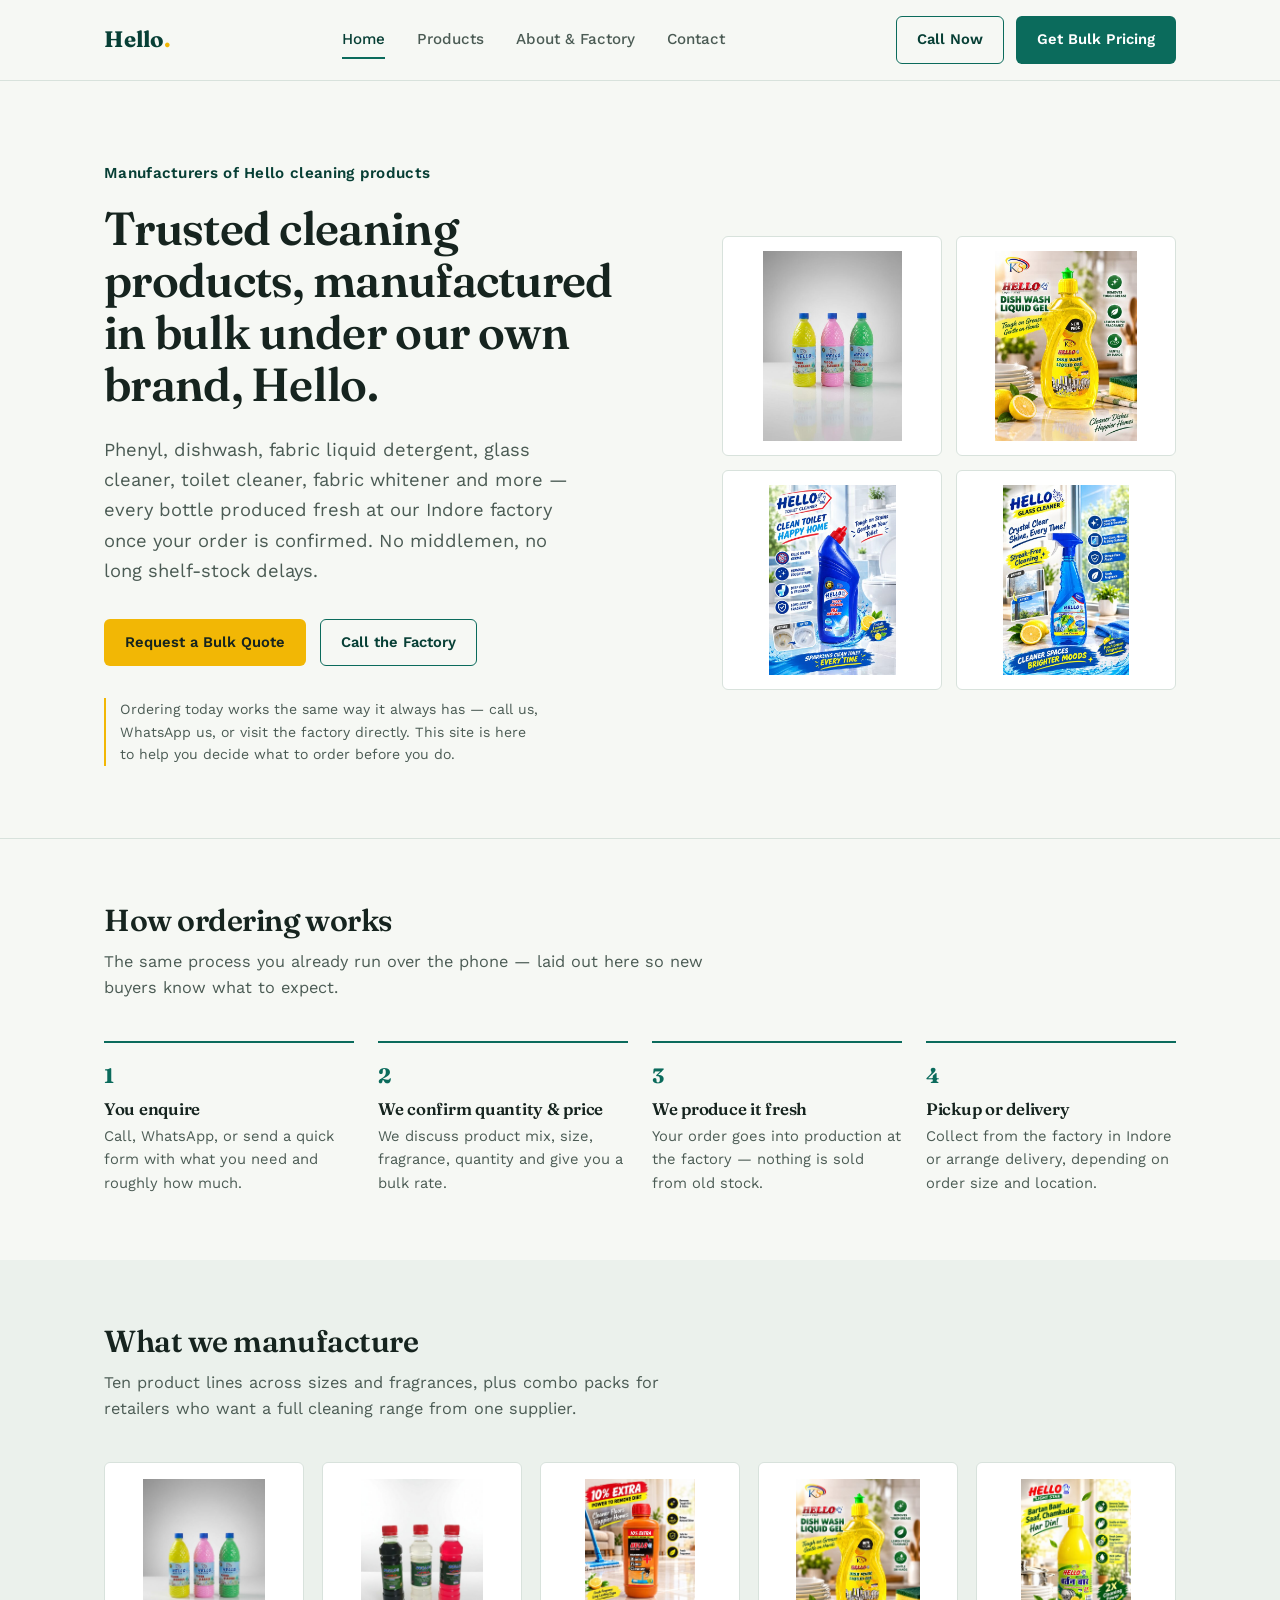
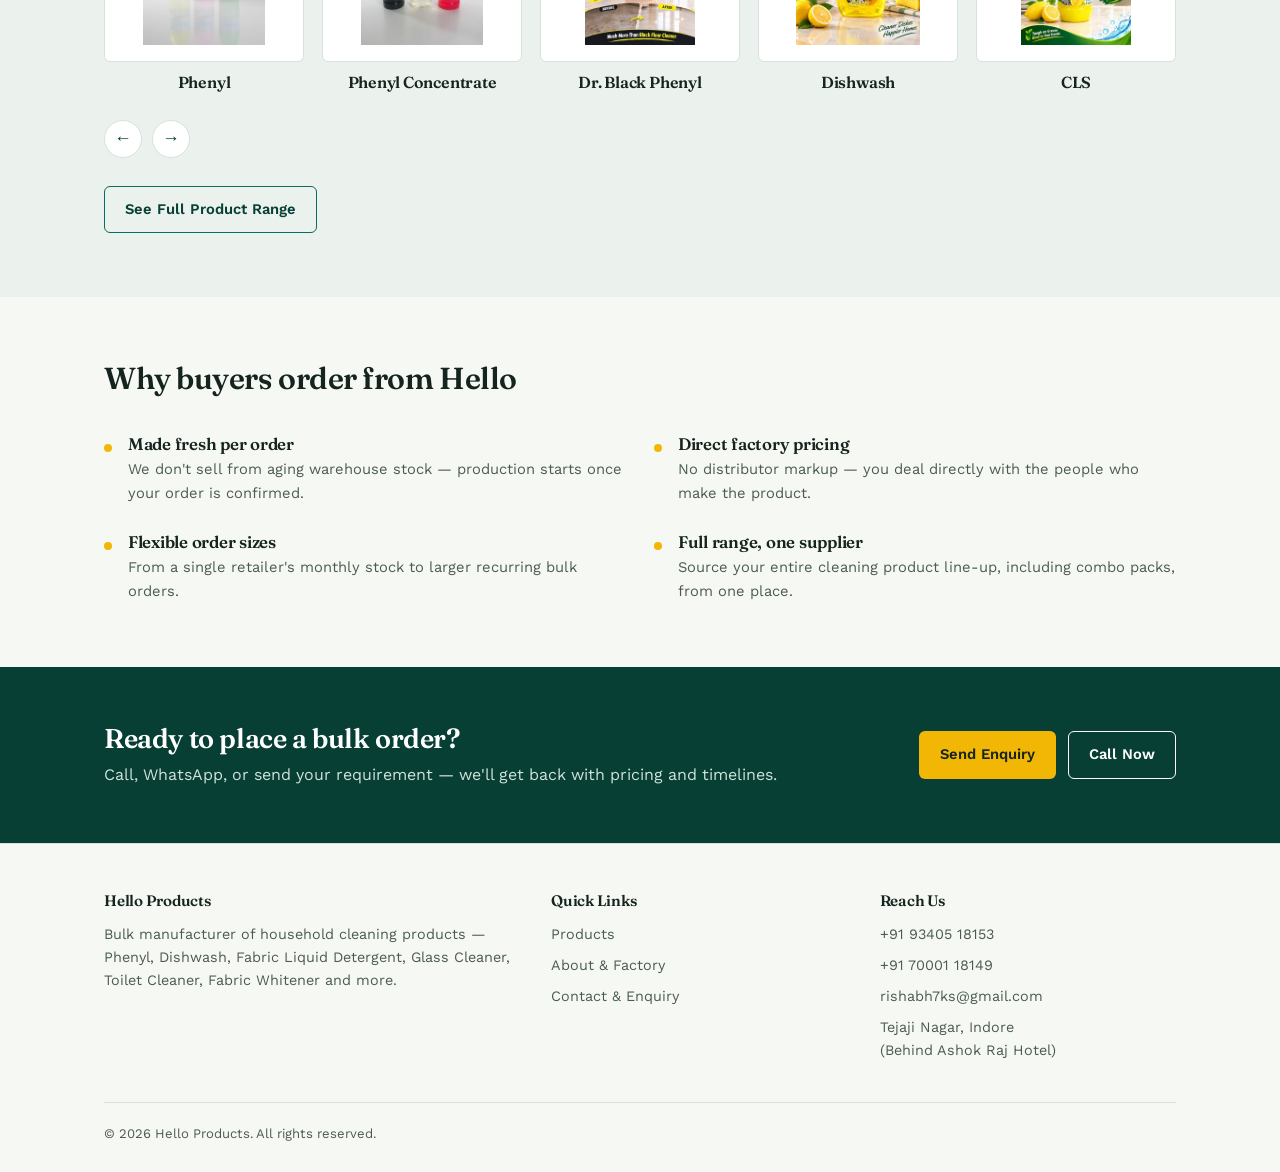
==== index.html @ 66c2fba4 "initial push" ====
<!DOCTYPE html>
<html lang="en">
<head>
<meta charset="UTF-8">
<meta name="viewport" content="width=device-width, initial-scale=1.0">
<title>Hello Products — Bulk Cleaning Products Manufacturer</title>
<meta name="description" content="Hello Products manufactures Phenyl, Dishwash, Fabric Liquid Detergent, Glass Cleaner, Toilet Cleaner, Fabric Whitener and combo packs — made fresh to order, in bulk, from our factory in Indore.">
<link rel="stylesheet" href="styles.css">
</head>
<body>

<header class="site-header">
  <div class="header-inner">
    <a href="index.html" class="logo">Hello<span>.</span></a>
    <nav class="main-nav">
      <a href="index.html" class="active">Home</a>
      <a href="products.html">Products</a>
      <a href="about.html">About &amp; Factory</a>
      <a href="contact.html">Contact</a>
    </nav>
    <div class="header-actions">
      <a href="tel:+919340518153" class="btn btn-outline">Call Now</a>
      <a href="contact.html" class="btn btn-primary">Get Bulk Pricing</a>
    </div>
    <button class="nav-toggle" aria-label="Toggle menu">&#9776;</button>
  </div>
</header>

<section class="hero">
  <div class="wrap hero-grid">
    <div>
      <p class="eyebrow-plain">Manufacturers of Hello cleaning products</p>
      <h1>Trusted cleaning products, manufactured in bulk under our own brand, Hello.</h1>
      <p class="lede">Phenyl, dishwash, fabric liquid detergent, glass cleaner, toilet cleaner, fabric whitener and more — every bottle produced fresh at our Indore factory once your order is confirmed. No middlemen, no long shelf-stock delays.</p>
      <div class="hero-ctas">
        <a href="contact.html" class="btn btn-accent">Request a Bulk Quote</a>
        <a href="tel:+919340518153" class="btn btn-outline">Call the Factory</a>
      </div>
      <p class="hero-note">Ordering today works the same way it always has — call us, WhatsApp us, or visit the factory directly. This site is here to help you decide what to order before you do.</p>
    </div>
    <div class="hero-photo-grid">
      <div class="photo-box"><img src="images/phenyl-1l.jpg" alt="Hello Phenyl floor cleaner bottles"></div>
      <div class="photo-box"><img src="images/dishwash.jpg" alt="Hello Dishwash liquid gel"></div>
      <div class="photo-box"><img src="images/toilet-cleaner.jpg" alt="Hello Toilet Cleaner bottle"></div>
      <div class="photo-box"><img src="images/glass-cleaner.jpg" alt="Hello Glass Cleaner spray bottle"></div>
    </div>
  </div>
</section>

<section>
  <div class="wrap">
    <div class="section-head">
      <h2>How ordering works</h2>
      <p>The same process you already run over the phone — laid out here so new buyers know what to expect.</p>
    </div>
    <div class="steps">
      <div class="step">
        <span class="num">1</span>
        <h3>You enquire</h3>
        <p>Call, WhatsApp, or send a quick form with what you need and roughly how much.</p>
      </div>
      <div class="step">
        <span class="num">2</span>
        <h3>We confirm quantity &amp; price</h3>
        <p>We discuss product mix, size, fragrance, quantity and give you a bulk rate.</p>
      </div>
      <div class="step">
        <span class="num">3</span>
        <h3>We produce it fresh</h3>
        <p>Your order goes into production at the factory — nothing is sold from old stock.</p>
      </div>
      <div class="step">
        <span class="num">4</span>
        <h3>Pickup or delivery</h3>
        <p>Collect from the factory in Indore or arrange delivery, depending on order size and location.</p>
      </div>
    </div>
  </div>
</section>

<section class="section-alt">
  <div class="wrap">
    <div class="section-head">
      <h2>What we manufacture</h2>
      <p>Ten product lines across sizes and fragrances, plus combo packs for retailers who want a full cleaning range from one supplier.</p>
    </div>
    <div class="shelf-wrap">
      <div class="product-shelf" id="product-shelf">
        <!-- Generated automatically from products-data.js -->
      </div>
      <div class="shelf-nav">
        <button type="button" id="shelf-prev" aria-label="Scroll left">&larr;</button>
        <button type="button" id="shelf-next" aria-label="Scroll right">&rarr;</button>
      </div>
    </div>
    <div style="margin-top:28px;">
      <a href="products.html" class="btn btn-outline">See Full Product Range</a>
    </div>
  </div>
</section>

<section>
  <div class="wrap">
    <div class="section-head">
      <h2>Why buyers order from Hello</h2>
    </div>
    <div class="why-grid">
      <div class="why-item">
        <span class="dot"></span>
        <div>
          <h3>Made fresh per order</h3>
          <p>We don't sell from aging warehouse stock — production starts once your order is confirmed.</p>
        </div>
      </div>
      <div class="why-item">
        <span class="dot"></span>
        <div>
          <h3>Direct factory pricing</h3>
          <p>No distributor markup — you deal directly with the people who make the product.</p>
        </div>
      </div>
      <div class="why-item">
        <span class="dot"></span>
        <div>
          <h3>Flexible order sizes</h3>
          <p>From a single retailer's monthly stock to larger recurring bulk orders.</p>
        </div>
      </div>
      <div class="why-item">
        <span class="dot"></span>
        <div>
          <h3>Full range, one supplier</h3>
          <p>Source your entire cleaning product line-up, including combo packs, from one place.</p>
        </div>
      </div>
    </div>
  </div>
</section>

<section class="cta-band">
  <div class="wrap">
    <div>
      <h2>Ready to place a bulk order?</h2>
      <p>Call, WhatsApp, or send your requirement — we'll get back with pricing and timelines.</p>
    </div>
    <div class="cta-actions">
      <a href="contact.html" class="btn btn-accent">Send Enquiry</a>
      <a href="tel:+919340518153" class="btn btn-outline" style="border-color:#fff;color:#fff;">Call Now</a>
    </div>
  </div>
</section>

<footer class="site-footer">
  <div class="wrap">
    <div class="footer-grid">
      <div class="footer-col">
        <h4>Hello Products</h4>
        <p>Bulk manufacturer of household cleaning products — Phenyl, Dishwash, Fabric Liquid Detergent, Glass Cleaner, Toilet Cleaner, Fabric Whitener and more.</p>
      </div>
      <div class="footer-col">
        <h4>Quick Links</h4>
        <a href="products.html">Products</a>
        <a href="about.html">About &amp; Factory</a>
        <a href="contact.html">Contact &amp; Enquiry</a>
      </div>
      <div class="footer-col">
        <h4>Reach Us</h4>
        <a href="tel:+919340518153">+91 93405 18153</a>
        <a href="tel:+917000118149">+91 70001 18149</a>
        <a href="mailto:rishabh7ks@gmail.com">rishabh7ks@gmail.com</a>
        <p>Tejaji Nagar, Indore<br>(Behind Ashok Raj Hotel)</p>
      </div>
    </div>
    <div class="footer-bottom">
      &copy; 2026 Hello Products. All rights reserved.
    </div>
  </div>
</footer>

<script src="products-data.js"></script>
<script src="products-shelf-render.js"></script>
<script src="script.js"></script>
</body>
</html>
---- styles.css ----
@import url('https://fonts.googleapis.com/css2?family=Fraunces:opsz,wght@9..144,500;9..144,600;9..144,700&family=Work+Sans:wght@400;500;600&display=swap');

:root{
  --paper:#F6F8F4;
  --paper-alt:#EBF1EC;
  --ink:#16241F;
  --ink-soft:#4B5B54;
  --teal:#0B6B5C;
  --teal-deep:#073F35;
  --citrus:#F2B705;
  --line:#D8E2DC;
  --white:#FFFFFF;
  --radius:6px;
  --maxw:1120px;
}

*{box-sizing:border-box;margin:0;padding:0;}

html{scroll-behavior:smooth;}

body{
  font-family:'Work Sans',sans-serif;
  color:var(--ink);
  background:var(--paper);
  line-height:1.6;
  font-size:16px;
}

h1,h2,h3,h4{
  font-family:'Fraunces',serif;
  font-weight:600;
  line-height:1.12;
  letter-spacing:-0.015em;
}

a{color:inherit;text-decoration:none;}

img{max-width:100%;display:block;}

.wrap{
  max-width:var(--maxw);
  margin:0 auto;
  padding:0 24px;
}

/* ---------- Header ---------- */
.site-header{
  border-bottom:1px solid var(--line);
  background:var(--paper);
  position:sticky;
  top:0;
  z-index:50;
}
.header-inner{
  display:flex;
  align-items:center;
  justify-content:space-between;
  padding:16px 24px;
  max-width:var(--maxw);
  margin:0 auto;
}
.logo{
  font-family:'Fraunces',serif;
  font-weight:700;
  font-size:1.4rem;
  color:var(--teal-deep);
}
.logo span{color:var(--citrus);}

.main-nav{
  display:flex;
  gap:32px;
  align-items:center;
}
.main-nav a{
  font-size:0.95rem;
  font-weight:500;
  color:var(--ink-soft);
  padding:6px 0;
  border-bottom:2px solid transparent;
}
.main-nav a:hover,
.main-nav a.active{
  color:var(--teal-deep);
  border-bottom-color:var(--teal);
}

.header-actions{
  display:flex;
  gap:12px;
  align-items:center;
}

.btn{
  display:inline-flex;
  align-items:center;
  gap:8px;
  padding:11px 20px;
  border-radius:var(--radius);
  font-weight:600;
  font-size:0.92rem;
  border:1.5px solid transparent;
  cursor:pointer;
}
.btn-primary{
  background:var(--teal);
  color:var(--white);
}
.btn-primary:hover{background:var(--teal-deep);}
.btn-accent{
  background:var(--citrus);
  color:var(--ink);
}
.btn-accent:hover{filter:brightness(0.93);}
.btn-outline{
  background:transparent;
  border-color:var(--teal);
  color:var(--teal-deep);
}
.btn-outline:hover{background:var(--paper-alt);}
.btn-block{width:100%;justify-content:center;}

.nav-toggle{
  display:none;
  background:none;
  border:none;
  font-size:1.6rem;
  color:var(--ink);
  cursor:pointer;
}

/* ---------- Hero ---------- */
.hero{
  padding:80px 0 72px;
  border-bottom:1px solid var(--line);
}
.hero-grid{
  display:grid;
  grid-template-columns:1.1fr 0.9fr;
  gap:64px;
  align-items:center;
}
.eyebrow-plain{
  color:var(--teal-deep);
  font-weight:600;
  font-size:0.95rem;
  letter-spacing:0.02em;
  margin-bottom:18px;
}
.hero h1{
  font-size:2.9rem;
  font-weight:600;
  max-width:560px;
  margin-bottom:24px;
}
.hero p.lede{
  font-size:1.15rem;
  color:var(--ink-soft);
  max-width:480px;
  margin-bottom:32px;
  line-height:1.65;
}
.hero-ctas{
  display:flex;
  gap:14px;
  margin-bottom:32px;
  flex-wrap:wrap;
}
.hero-note{
  font-size:0.88rem;
  color:var(--ink-soft);
  border-left:2px solid var(--citrus);
  padding-left:14px;
  max-width:440px;
  line-height:1.6;
}

.hero-photo-grid{
  display:grid;
  grid-template-columns:1fr 1fr;
  gap:14px;
}
.hero-photo-grid .photo-box{
  aspect-ratio:1/1;
  border-radius:var(--radius);
  border:1px solid var(--line);
  background:var(--white);
  overflow:hidden;
  padding:14px;
}
.hero-photo-grid img{
  display:block;
  width:100%;
  height:100%;
  object-fit:contain;
}

/* ---------- Sections ---------- */
section{padding:64px 0;}
.section-alt{background:var(--paper-alt);}
.section-head{
  max-width:620px;
  margin-bottom:40px;
}
.section-head h2{font-size:1.9rem;margin-bottom:12px;}
.section-head p{color:var(--ink-soft);font-size:1.02rem;}

/* How it works */
.steps{
  display:grid;
  grid-template-columns:repeat(4,1fr);
  gap:24px;
}
.step{
  border-top:2px solid var(--teal);
  padding-top:16px;
}
.step .num{
  font-family:'Fraunces',serif;
  font-weight:700;
  color:var(--teal);
  font-size:1.3rem;
  display:block;
  margin-bottom:8px;
}
.step h3{font-size:1.05rem;margin-bottom:6px;}
.step p{color:var(--ink-soft);font-size:0.92rem;}

/* Product grid */
.product-grid{
  display:grid;
  grid-template-columns:repeat(3,1fr);
  gap:20px;
}
.product-card{
  background:var(--white);
  border:1px solid var(--line);
  border-radius:var(--radius);
  padding:24px;
  display:flex;
  flex-direction:column;
  gap:10px;
}
.product-card .icon-wrap{
  width:44px;height:44px;
  display:flex;align-items:center;justify-content:center;
  background:var(--paper-alt);
  border-radius:var(--radius);
  margin-bottom:6px;
}
.product-card .icon-wrap svg{width:24px;height:24px;}

.card-photo{
  width:100%;
  height:220px;
  border-radius:var(--radius);
  overflow:hidden;
  background:var(--paper-alt);
  margin-bottom:4px;
  padding:10px;
}
.card-photo img{
  display:block;
  width:100%;
  height:100%;
  object-fit:contain;
}
.product-card h3{font-size:1.05rem;}
.product-card p{color:var(--ink-soft);font-size:0.9rem;flex-grow:1;}
.product-card .moq{font-size:0.78rem;color:var(--teal-deep);font-weight:600;}

.variant-group{margin-top:2px;}
.variant-label{
  font-size:0.78rem;
  font-weight:600;
  color:var(--ink-soft);
  display:block;
  margin-bottom:6px;
}
.chip-row{
  display:flex;
  flex-wrap:wrap;
  gap:6px;
  margin-bottom:4px;
}
.chip{
  font-size:0.78rem;
  padding:4px 10px;
  border:1px solid var(--line);
  border-radius:20px;
  background:var(--paper-alt);
  color:var(--ink);
}

.product-card .enquire-link{
  font-size:0.88rem;
  font-weight:600;
  color:var(--teal-deep);
  border-bottom:1.5px solid var(--citrus);
  align-self:flex-start;
}

/* Why us */
.why-grid{
  display:grid;
  grid-template-columns:repeat(2,1fr);
  gap:28px;
}
.why-item{display:flex;gap:16px;}
.why-item .dot{
  width:8px;height:8px;border-radius:50%;
  background:var(--citrus);
  margin-top:9px;flex-shrink:0;
}
.why-item h3{font-size:1.05rem;margin-bottom:4px;}
.why-item p{color:var(--ink-soft);font-size:0.92rem;}

/* CTA band */
.cta-band{
  background:var(--teal-deep);
  color:var(--white);
  padding:56px 0;
}
.cta-band .wrap{
  display:flex;
  justify-content:space-between;
  align-items:center;
  gap:24px;
  flex-wrap:wrap;
}
.cta-band h2{color:var(--white);font-size:1.7rem;max-width:480px;}
.cta-band p{color:#CFE3DC;margin-top:8px;}
.cta-band .cta-actions{display:flex;gap:12px;flex-wrap:wrap;}

/* Footer */
.site-footer{
  border-top:1px solid var(--line);
  padding:48px 0 28px;
}
.footer-grid{
  display:grid;
  grid-template-columns:1.4fr 1fr 1fr;
  gap:32px;
  margin-bottom:32px;
}
.footer-col h4{font-size:0.95rem;margin-bottom:14px;}
.footer-col p, .footer-col a{
  color:var(--ink-soft);
  font-size:0.9rem;
  display:block;
  margin-bottom:8px;
}
.footer-col a:hover{color:var(--teal-deep);}
.footer-bottom{
  border-top:1px solid var(--line);
  padding-top:20px;
  font-size:0.82rem;
  color:var(--ink-soft);
}

/* Page header (non-home pages) */
.page-header{
  padding:48px 0 40px;
  border-bottom:1px solid var(--line);
}
.page-header h1{font-size:2.1rem;margin-bottom:10px;}
.page-header p{color:var(--ink-soft);max-width:560px;}

/* About page */
.factory-stats{
  display:grid;
  grid-template-columns:repeat(4,1fr);
  gap:20px;
  margin-top:32px;
}
.stat{
  border-top:2px solid var(--citrus);
  padding-top:12px;
}
.stat .num{
  font-family:'Fraunces',serif;
  font-weight:700;
  font-size:1.8rem;
  color:var(--teal-deep);
}
.stat span{color:var(--ink-soft);font-size:0.85rem;}

.gallery-grid{
  display:grid;
  grid-template-columns:repeat(3,1fr);
  gap:16px;
}
.gallery-item{
  aspect-ratio:4/3;
  background:var(--white);
  border:1px dashed var(--line);
  border-radius:var(--radius);
  overflow:hidden;
  display:flex;
  align-items:center;
  justify-content:center;
  color:var(--ink-soft);
  font-size:0.82rem;
  text-align:center;
  padding:12px;
}
.gallery-item:has(img){padding:10px;}
.gallery-item img{
  display:block;
  width:100%;
  height:100%;
  object-fit:contain;
}

.process-list{
  counter-reset:process;
  margin-top:8px;
}
.process-list li{
  counter-increment:process;
  display:flex;
  gap:18px;
  padding:18px 0;
  border-bottom:1px solid var(--line);
}
.process-list li:last-child{border-bottom:none;}
.process-list li::before{
  content:counter(process);
  font-family:'Fraunces',serif;
  font-weight:700;
  color:var(--teal);
  font-size:1.2rem;
  flex-shrink:0;
  width:28px;
}

/* Contact page */
.contact-grid{
  display:grid;
  grid-template-columns:1fr 1fr;
  gap:48px;
}
.contact-info-block{
  margin-bottom:28px;
}
.contact-info-block h3{font-size:1rem;margin-bottom:6px;}
.contact-info-block p, .contact-info-block a{color:var(--ink-soft);font-size:0.95rem;}

.form-field{margin-bottom:18px;}
.form-field label{
  display:block;
  font-size:0.88rem;
  font-weight:600;
  margin-bottom:6px;
}
.form-field input,
.form-field select,
.form-field textarea{
  width:100%;
  padding:11px 12px;
  border:1px solid var(--line);
  border-radius:var(--radius);
  font-family:'Work Sans',sans-serif;
  font-size:0.95rem;
  background:var(--white);
  color:var(--ink);
}
.form-field textarea{resize:vertical;min-height:90px;}
.form-field input:focus,
.form-field select:focus,
.form-field textarea:focus{
  outline:2px solid var(--teal);
  outline-offset:1px;
}
.char-count{
  font-size:0.78rem;
  color:var(--ink-soft);
  text-align:right;
  margin-top:4px;
}

.chip-select{
  display:flex;
  flex-wrap:wrap;
  gap:8px;
}
.chip-option{
  padding:9px 16px;
  border:1px solid var(--line);
  border-radius:20px;
  background:var(--white);
  font-family:'Work Sans',sans-serif;
  font-size:0.88rem;
  color:var(--ink);
  cursor:pointer;
}
.chip-option:hover{border-color:var(--teal);}
.chip-option.selected{
  background:var(--teal);
  color:var(--white);
  border-color:var(--teal);
}
.form-note{
  font-size:0.82rem;
  color:var(--ink-soft);
  margin-top:12px;
}

/* Product detail page */
.back-link{
  font-size:0.9rem;
  font-weight:600;
  color:var(--teal-deep);
}
.detail-grid{
  display:grid;
  grid-template-columns:0.9fr 1.1fr;
  gap:48px;
  align-items:start;
  padding-bottom:24px;
}
.detail-photo{
  background:var(--white);
  border:1px solid var(--line);
  border-radius:var(--radius);
  aspect-ratio:1/1;
  overflow:hidden;
  padding:24px;
}
.detail-photo img{
  display:block;
  width:100%;
  height:100%;
  object-fit:contain;
}
.detail-photo-placeholder{
  display:flex;
  align-items:center;
  justify-content:center;
  background:var(--paper-alt);
}
.detail-info h1{font-size:2.1rem;margin-bottom:12px;}
.detail-desc{
  color:var(--ink-soft);
  font-size:1.05rem;
  margin-bottom:24px;
  line-height:1.6;
}
.detail-info .variant-group{margin-bottom:18px;}
.detail-info h3{
  font-size:1.1rem;
  margin-top:8px;
  margin-bottom:12px;
}
.benefit-list{
  list-style:none;
}
.benefit-list li{
  padding:8px 0 8px 22px;
  border-bottom:1px solid var(--line);
  color:var(--ink-soft);
  position:relative;
  font-size:0.95rem;
}
.benefit-list li::before{
  content:"";
  position:absolute;
  left:0;
  top:16px;
  width:7px;height:7px;
  border-radius:50%;
  background:var(--citrus);
}
.benefit-list li:last-child{border-bottom:none;}

/* Homepage product shelf (horizontal scroll) */
.shelf-wrap{position:relative;}
.product-shelf{
  display:flex;
  gap:18px;
  overflow-x:auto;
  scroll-snap-type:x proximity;
  padding-bottom:12px;
  scrollbar-width:thin;
}
.shelf-card{
  flex:0 0 200px;
  scroll-snap-align:start;
  text-align:center;
}
.shelf-card .shelf-photo{
  width:200px;
  height:200px;
  background:var(--white);
  border:1px solid var(--line);
  border-radius:var(--radius);
  overflow:hidden;
  padding:16px;
  margin-bottom:12px;
}
.shelf-card .shelf-photo img{
  display:block;
  width:100%;
  height:100%;
  object-fit:contain;
}
.shelf-card .shelf-photo-placeholder{
  display:flex;
  align-items:center;
  justify-content:center;
  background:var(--paper-alt);
}
.shelf-card h3{
  font-size:1rem;
  font-weight:600;
}
.shelf-nav{
  display:flex;
  gap:10px;
  margin-top:16px;
}
.shelf-nav button{
  width:38px;height:38px;
  border-radius:50%;
  border:1px solid var(--line);
  background:var(--white);
  font-size:1.1rem;
  cursor:pointer;
  color:var(--teal-deep);
}
.shelf-nav button:hover{background:var(--paper-alt);}

@media (max-width:860px){
  .main-nav{
    position:absolute;
    top:100%;left:0;right:0;
    background:var(--paper);
    border-bottom:1px solid var(--line);
    flex-direction:column;
    align-items:flex-start;
    padding:16px 24px 24px;
    gap:14px;
    display:none;
  }
  .main-nav.open{display:flex;}
  .nav-toggle{display:block;}
  .header-actions .btn-outline{display:none;}
  .hero-grid{grid-template-columns:1fr;gap:36px;}
  .hero h1{font-size:2.1rem;}
  .steps{grid-template-columns:repeat(2,1fr);}
  .product-grid{grid-template-columns:repeat(2,1fr);}
  .why-grid{grid-template-columns:1fr;}
  .footer-grid{grid-template-columns:1fr;gap:24px;}
  .factory-stats{grid-template-columns:repeat(2,1fr);}
  .gallery-grid{grid-template-columns:repeat(2,1fr);}
  .contact-grid{grid-template-columns:1fr;gap:36px;}
  .bottle-row{flex-wrap:wrap;}
  .bottle{flex:1 1 30%;}
  .detail-grid{grid-template-columns:1fr;gap:28px;}
  .shelf-card{flex:0 0 150px;}
  .shelf-card .shelf-photo{width:150px;height:150px;}
}
@media (max-width:520px){
  .steps{grid-template-columns:1fr;}
  .product-grid{grid-template-columns:1fr;}
  .factory-stats{grid-template-columns:repeat(2,1fr);}
  .cta-band .wrap{flex-direction:column;align-items:flex-start;}
}
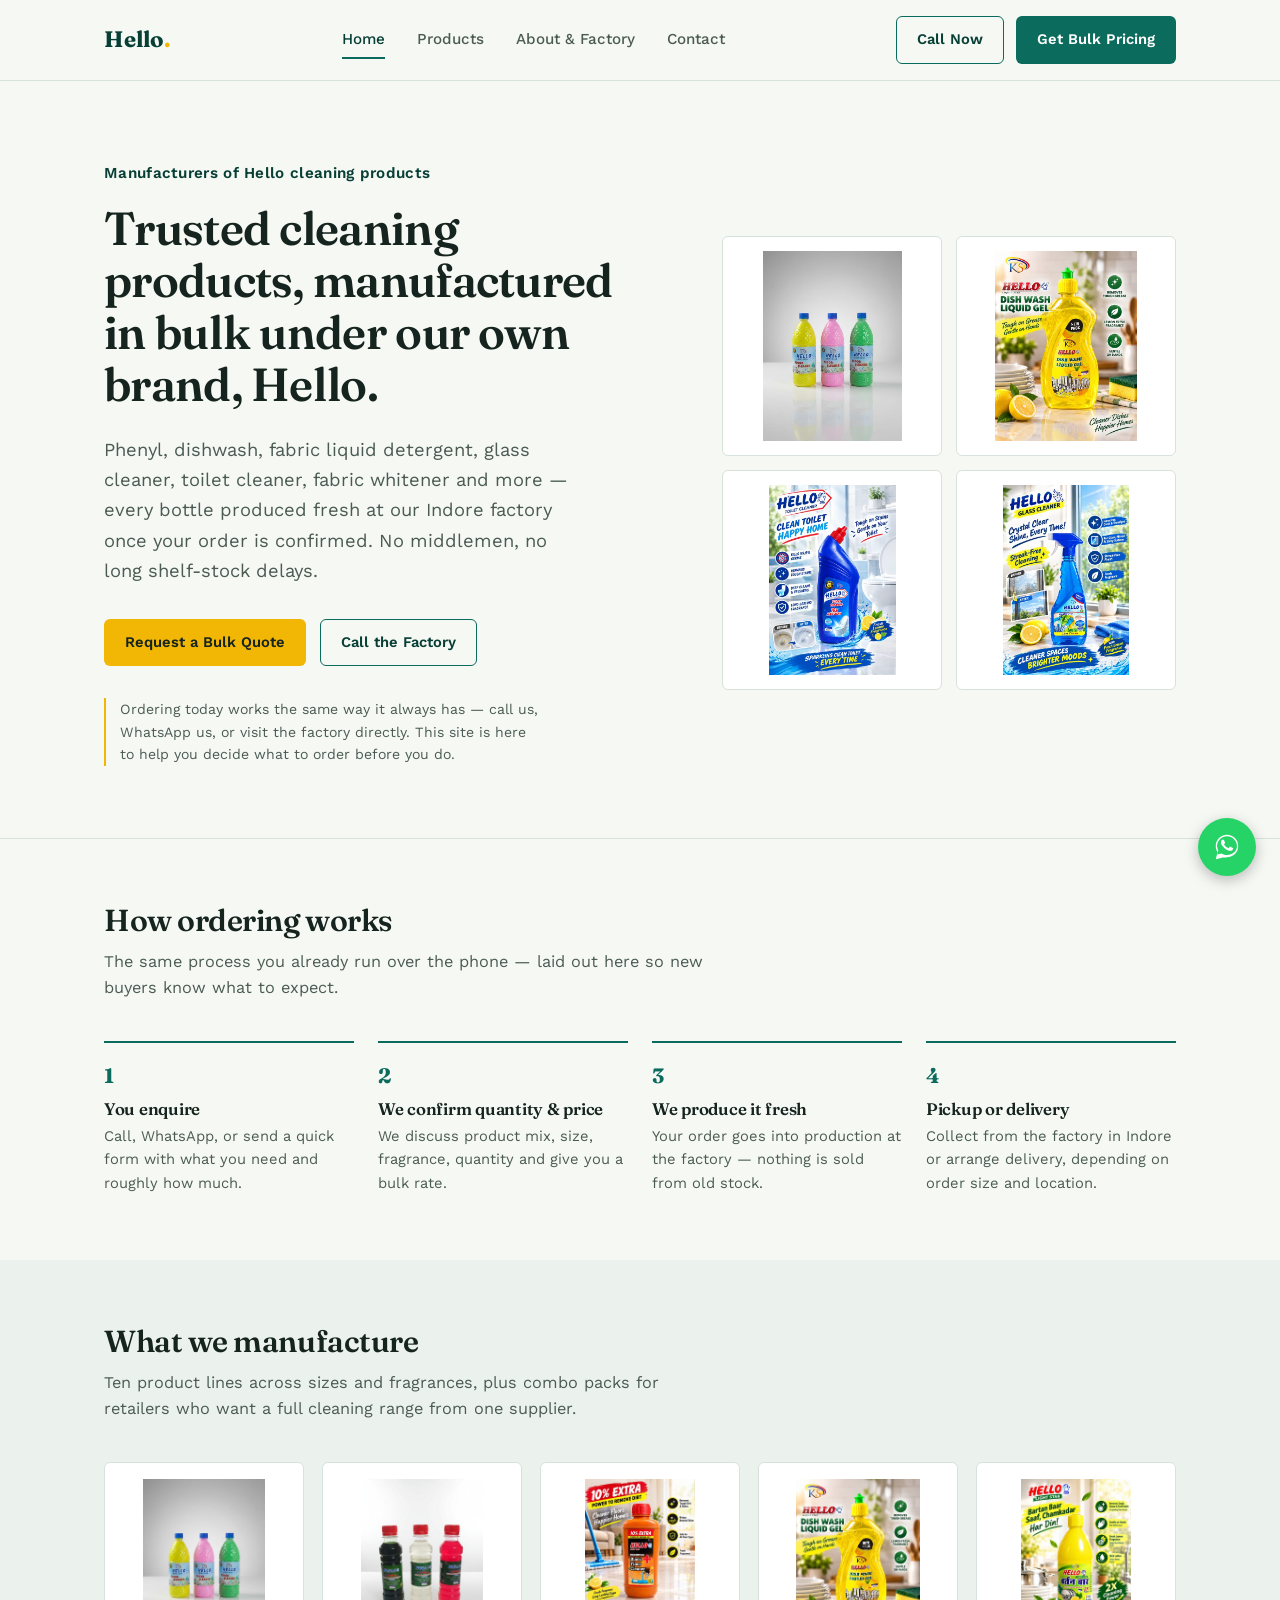
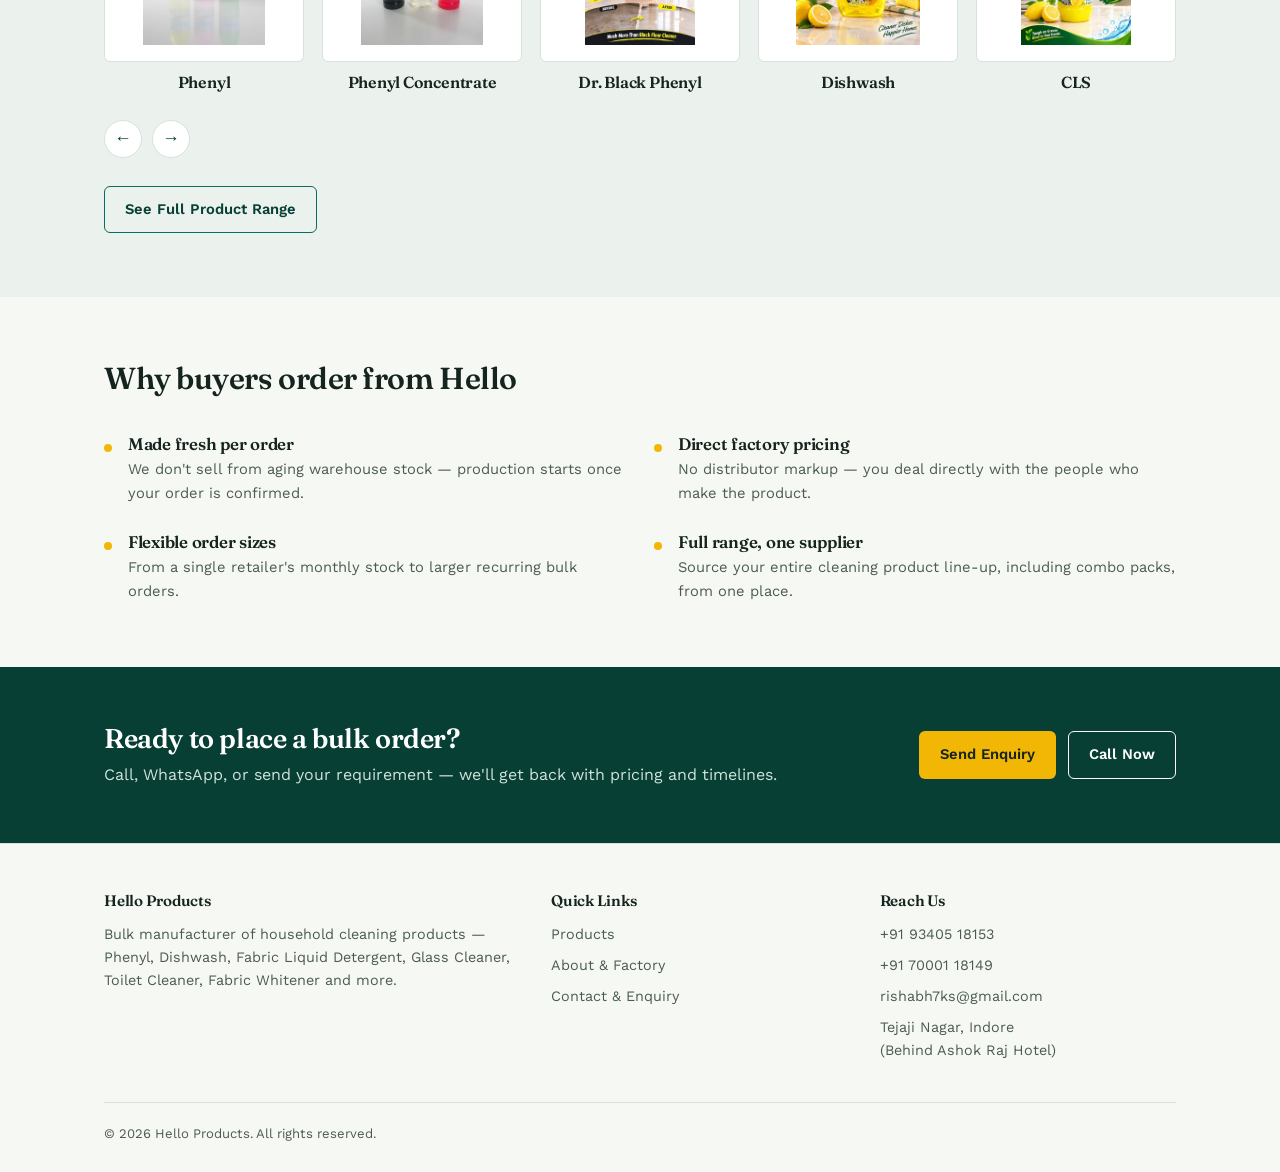
==== commit 0536c19d: "Add WhatsApp button + clickable product cards" ====
--- a/index.html
+++ b/index.html
@@ -175,6 +175,9 @@
       &copy; 2026 Hello Products. All rights reserved.
     </div>
   </div>
+  <a href="https://wa.me/919340518153?text=Hi%2C%20I%20would%20like%20to%20order%20some%20cleaning%20products." target="_blank" rel="noopener" class="whatsapp-float" aria-label="Order on WhatsApp">
+  <svg viewBox="0 0 32 32" fill="white" xmlns="http://www.w3.org/2000/svg"><path d="M16.001 3C9.373 3 4 8.373 4 15c0 2.386.7 4.607 1.902 6.47L4 29l7.72-1.87A11.93 11.93 0 0 0 16.001 27C22.629 27 28 21.627 28 15S22.629 3 16.001 3zm0 21.6c-1.98 0-3.83-.55-5.41-1.5l-.388-.23-4.58 1.11 1.13-4.46-.253-.4A9.55 9.55 0 0 1 5.4 15c0-5.85 4.75-10.6 10.6-10.6S26.6 9.15 26.6 15 21.85 24.6 16 24.6zm5.79-7.93c-.317-.159-1.874-.925-2.164-1.03-.29-.106-.502-.159-.714.159-.211.317-.82 1.03-1.005 1.242-.185.211-.37.238-.687.079-.317-.159-1.338-.493-2.548-1.57-.942-.84-1.578-1.878-1.763-2.195-.185-.317-.02-.489.139-.647.143-.142.317-.37.476-.555.159-.185.211-.317.317-.529.106-.211.053-.397-.026-.555-.079-.159-.714-1.72-.978-2.356-.257-.618-.519-.534-.714-.544-.185-.009-.397-.011-.608-.011-.211 0-.555.079-.846.397-.29.317-1.11 1.084-1.11 2.645s1.136 3.07 1.294 3.281c.159.211 2.236 3.415 5.42 4.789.757.327 1.348.522 1.809.668.76.242 1.452.208 1.999.126.61-.091 1.874-.766 2.138-1.507.264-.74.264-1.374.185-1.507-.079-.132-.29-.211-.608-.37z"/></svg>
+</a>
 </footer>
 
 <script src="products-data.js"></script>
--- a/styles.css
+++ b/styles.css
@@ -240,6 +240,13 @@
   display:flex;
   flex-direction:column;
   gap:10px;
+  cursor:pointer;
+  transition:border-color 0.15s ease, transform 0.15s ease, box-shadow 0.15s ease;
+}
+.product-card:hover{
+  border-color:var(--teal);
+  transform:translateY(-2px);
+  box-shadow:0 6px 16px rgba(11,107,92,0.12);
 }
 .product-card .icon-wrap{
   width:44px;height:44px;
@@ -666,3 +673,26 @@
   .factory-stats{grid-template-columns:repeat(2,1fr);}
   .cta-band .wrap{flex-direction:column;align-items:flex-start;}
 }
+
+/* Floating WhatsApp button */
+.whatsapp-float{
+  position:fixed;
+  bottom:24px;
+  right:24px;
+  width:58px;
+  height:58px;
+  background:#25D366;
+  border-radius:50%;
+  display:flex;
+  align-items:center;
+  justify-content:center;
+  box-shadow:0 4px 14px rgba(0,0,0,0.25);
+  z-index:1000;
+  transition:transform 0.15s ease;
+}
+.whatsapp-float:hover{transform:scale(1.07);}
+.whatsapp-float svg{width:30px;height:30px;}
+@media (max-width:520px){
+  .whatsapp-float{width:52px;height:52px;bottom:18px;right:18px;}
+  .whatsapp-float svg{width:26px;height:26px;}
+}
